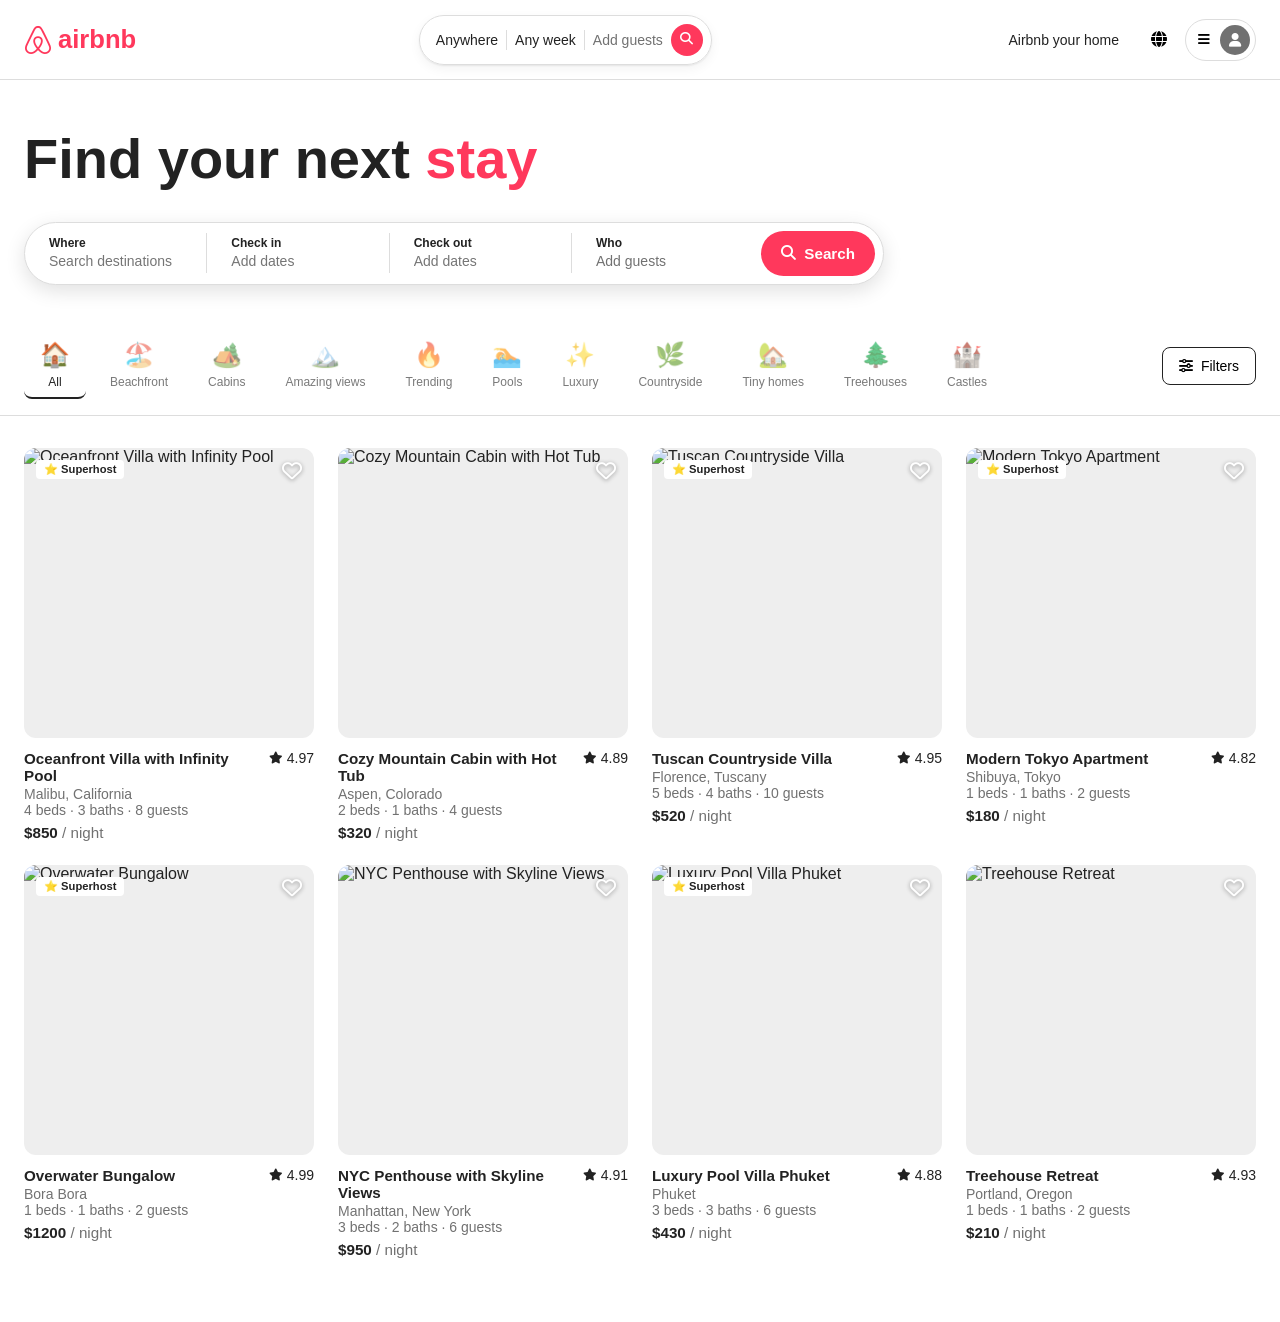
==== index.html @ 44106569 "feat: homepage — navbar, hero search, category filter, listings grid" ====
<!DOCTYPE html>
<html lang="en">
<head>
  <meta charset="UTF-8" />
  <meta name="viewport" content="width=device-width, initial-scale=1.0"/>
  <title>Airbnb — Homes, Cabins, Beaches & More</title>
  <link rel="stylesheet" href="css/reset.css"/>
  <link rel="stylesheet" href="css/style.css"/>
  <link rel="stylesheet" href="https://cdnjs.cloudflare.com/ajax/libs/font-awesome/6.5.0/css/all.min.css"/>
</head>
<body>
  <nav class="navbar" id="navbar">
    <div class="nav-inner">
      <div class="nav-logo">
        <i class="fa-brands fa-airbnb"></i>
        <span>airbnb</span>
      </div>
      <div class="nav-search" id="navSearch">
        <span class="ns-item">Anywhere</span>
        <span class="ns-divider"></span>
        <span class="ns-item">Any week</span>
        <span class="ns-divider"></span>
        <span class="ns-item ns-guests">Add guests</span>
        <button class="ns-btn"><i class="fa-solid fa-magnifying-glass"></i></button>
      </div>
      <div class="nav-actions">
        <a href="#" class="nav-host">Airbnb your home</a>
        <button class="nav-globe"><i class="fa-solid fa-globe"></i></button>
        <button class="nav-user-menu">
          <i class="fa-solid fa-bars"></i>
          <div class="nav-avatar"><i class="fa-solid fa-user"></i></div>
        </button>
      </div>
    </div>
  </nav>

  <section class="hero" id="hero">
    <div class="hero-inner">
      <h1>Find your next <span>stay</span></h1>
      <div class="search-bar" id="searchBar">
        <div class="sb-field" id="sbLocation">
          <label>Where</label>
          <input type="text" placeholder="Search destinations" id="locationInput"/>
        </div>
        <div class="sb-divider"></div>
        <div class="sb-field" id="sbCheckIn">
          <label>Check in</label>
          <input type="text" placeholder="Add dates" readonly/>
        </div>
        <div class="sb-divider"></div>
        <div class="sb-field" id="sbCheckOut">
          <label>Check out</label>
          <input type="text" placeholder="Add dates" readonly/>
        </div>
        <div class="sb-divider"></div>
        <div class="sb-field sb-guests" id="sbGuests">
          <label>Who</label>
          <span class="guests-text">Add guests</span>
        </div>
        <button class="sb-search-btn">
          <i class="fa-solid fa-magnifying-glass"></i>
          <span>Search</span>
        </button>
      </div>
    </div>
  </section>

  <div class="category-bar" id="categoryBar">
    <div class="category-scroll">
      <div class="category-item active" data-cat="all">
        <div class="cat-icon">🏠</div>
        <span>All</span>
      </div>
      <div class="category-item" data-cat="beachfront">
        <div class="cat-icon">🏖️</div>
        <span>Beachfront</span>
      </div>
      <div class="category-item" data-cat="cabins">
        <div class="cat-icon">🏕️</div>
        <span>Cabins</span>
      </div>
      <div class="category-item" data-cat="amazing-views">
        <div class="cat-icon">🏔️</div>
        <span>Amazing views</span>
      </div>
      <div class="category-item" data-cat="trending">
        <div class="cat-icon">🔥</div>
        <span>Trending</span>
      </div>
      <div class="category-item" data-cat="pools">
        <div class="cat-icon">🏊</div>
        <span>Pools</span>
      </div>
      <div class="category-item" data-cat="luxury">
        <div class="cat-icon">✨</div>
        <span>Luxury</span>
      </div>
      <div class="category-item" data-cat="countryside">
        <div class="cat-icon">🌿</div>
        <span>Countryside</span>
      </div>
      <div class="category-item" data-cat="tiny-homes">
        <div class="cat-icon">🏡</div>
        <span>Tiny homes</span>
      </div>
      <div class="category-item" data-cat="treehouses">
        <div class="cat-icon">🌲</div>
        <span>Treehouses</span>
      </div>
      <div class="category-item" data-cat="castles">
        <div class="cat-icon">🏰</div>
        <span>Castles</span>
      </div>
    </div>
    <button class="cat-filter-btn">
      <i class="fa-solid fa-sliders"></i> Filters
    </button>
  </div>

  <main class="main-content">
    <div class="listings-grid" id="listingsGrid">
    </div>
  </main>

  <script src="script.js"></script>
</body>
</html>
---- css/style.css ----
:root {
  --primary: #FF385C;
  --primary-dark: #E00B41;
  --dark: #222222;
  --gray: #717171;
  --light-gray: #DDDDDD;
  --bg: #FFFFFF;
  --shadow-sm: 0 1px 2px rgba(0,0,0,0.08), 0 4px 12px rgba(0,0,0,0.05);
  --shadow-md: 0 6px 20px rgba(0,0,0,0.12);
  --radius: 12px;
  --nav-height: 80px;
}
.navbar {
  position: sticky; top: 0; z-index: 100;
  background: #fff;
  border-bottom: 1px solid var(--light-gray);
  height: var(--nav-height);
  transition: box-shadow 0.3s;
}
.navbar.scrolled { box-shadow: var(--shadow-sm); }
.nav-inner {
  max-width: 1400px; margin: 0 auto;
  height: 100%;
  display: flex; align-items: center; justify-content: space-between;
  padding: 0 24px; gap: 16px;
}
.nav-logo {
  display: flex; align-items: center; gap: 6px;
  color: var(--primary); font-size: 1.6rem; font-weight: 700;
  flex-shrink: 0;
}
.nav-logo i { font-size: 2rem; }

.nav-search {
  display: flex; align-items: center;
  border: 1px solid var(--light-gray);
  border-radius: 40px; padding: 8px 8px 8px 16px;
  gap: 8px; cursor: pointer;
  box-shadow: var(--shadow-sm);
  transition: box-shadow 0.2s;
  opacity: 0; pointer-events: none; transform: scale(0.95);
  transition: opacity 0.3s, transform 0.3s;
}
.nav-search.visible { opacity: 1; pointer-events: all; transform: scale(1); }
.nav-search:hover { box-shadow: var(--shadow-md); }
.ns-item { font-size: 0.875rem; font-weight: 500; white-space: nowrap; }
.ns-guests { color: var(--gray); }
.ns-divider { width: 1px; height: 20px; background: var(--light-gray); }
.ns-btn {
  background: var(--primary); color: #fff;
  border-radius: 50%; width: 32px; height: 32px;
  display: flex; align-items: center; justify-content: center;
  font-size: 0.8rem;
}
.nav-actions { display: flex; align-items: center; gap: 8px; flex-shrink: 0; }
.nav-host {
  font-size: 0.875rem; font-weight: 500;
  padding: 10px 14px; border-radius: 22px;
  transition: background 0.2s;
}
.nav-host:hover { background: #f5f5f5; }
.nav-globe {
  padding: 10px; border-radius: 50%;
  font-size: 1rem; transition: background 0.2s;
}
.nav-globe:hover { background: #f5f5f5; }
.nav-user-menu {
  display: flex; align-items: center; gap: 10px;
  border: 1px solid var(--light-gray);
  border-radius: 22px; padding: 5px 5px 5px 12px;
  transition: box-shadow 0.2s;
}
.nav-user-menu:hover { box-shadow: var(--shadow-md); }
.nav-avatar {
  background: var(--gray); color: #fff;
  border-radius: 50%; width: 30px; height: 30px;
  display: flex; align-items: center; justify-content: center;
  font-size: 0.875rem;
}

.hero {
  padding: 48px 24px 32px;
  max-width: 1400px; margin: 0 auto;
  transition: opacity 0.3s, max-height 0.4s;
}
.hero h1 {
  font-size: clamp(2rem, 5vw, 3.5rem);
  font-weight: 800; margin-bottom: 32px; line-height: 1.1;
}
.hero h1 span { color: var(--primary); }

/* Search Bar */
.search-bar {
  display: flex; align-items: center;
  border: 1px solid var(--light-gray);
  border-radius: 60px;
  box-shadow: var(--shadow-md);
  background: #fff;
  overflow: hidden;
  max-width: 860px;
}
.sb-field {
  padding: 12px 24px; flex: 1; cursor: pointer;
  border-radius: 60px; transition: background 0.2s;
}
.sb-field:hover { background: #f5f5f5; }
.sb-field label {
  display: block; font-size: 0.75rem; font-weight: 700;
  margin-bottom: 2px; white-space: nowrap;
}
.sb-field input, .sb-field .guests-text {
  width: 100%; border: none; outline: none; background: transparent;
  font-size: 0.875rem; color: var(--gray);
}
.sb-divider { width: 1px; height: 40px; background: var(--light-gray); flex-shrink: 0; }
.sb-guests { min-width: 140px; }
.sb-search-btn {
  margin: 8px; background: var(--primary); color: #fff;
  border-radius: 40px; padding: 14px 20px;
  display: flex; align-items: center; gap: 8px;
  font-size: 0.95rem; font-weight: 600;
  transition: background 0.2s, transform 0.1s;
  flex-shrink: 0;
}
.sb-search-btn:hover { background: var(--primary-dark); transform: scale(1.02); }

.category-bar {
  position: sticky; top: var(--nav-height); z-index: 90;
  background: #fff;
  border-bottom: 1px solid var(--light-gray);
  display: flex; align-items: center;
  padding: 0 24px;
  gap: 16px;
}
.category-scroll {
  display: flex; gap: 8px;
  overflow-x: auto; padding: 16px 0;
  scrollbar-width: none; flex: 1;
}
.category-scroll::-webkit-scrollbar { display: none; }
.category-item {
  display: flex; flex-direction: column; align-items: center; gap: 6px;
  padding: 8px 16px; border-radius: 8px; cursor: pointer;
  white-space: nowrap; flex-shrink: 0;
  opacity: 0.6; transition: opacity 0.2s;
  border-bottom: 2px solid transparent;
}
.category-item:hover { opacity: 1; }
.category-item.active {
  opacity: 1; border-bottom-color: var(--dark);
}
.cat-icon { font-size: 1.5rem; }
.category-item span { font-size: 0.75rem; font-weight: 500; }
.cat-filter-btn {
  display: flex; align-items: center; gap: 8px;
  border: 1px solid var(--dark); border-radius: 8px;
  padding: 10px 16px; font-size: 0.875rem; font-weight: 500;
  white-space: nowrap; flex-shrink: 0;
  transition: background 0.2s;
}
.cat-filter-btn:hover { background: #f5f5f5; }

.main-content { max-width: 1400px; margin: 0 auto; padding: 32px 24px 64px; }
.listings-grid {
  display: grid;
  grid-template-columns: repeat(auto-fill, minmax(280px, 1fr));
  gap: 24px;
}

.listing-card { cursor: pointer; }
.listing-card:hover .card-img img { transform: scale(1.04); }
.card-img {
  position: relative; border-radius: var(--radius);
  overflow: hidden; aspect-ratio: 1 / 1;
  background: #eee;
}
.card-img img { width: 100%; height: 100%; object-fit: cover; transition: transform 0.4s ease; }
.card-wishlist {
  position: absolute; top: 12px; right: 12px;
  background: none; color: #fff;
  font-size: 1.25rem;
  text-shadow: 0 1px 4px rgba(0,0,0,0.4);
  transition: transform 0.2s;
  z-index: 2;
}
.card-wishlist:hover { transform: scale(1.15); }
.card-wishlist.active { color: var(--primary); text-shadow: none; }
.superhost-badge {
  position: absolute; top: 12px; left: 12px;
  background: #fff; border-radius: 4px;
  font-size: 0.7rem; font-weight: 700;
  padding: 3px 8px;
}
.card-info { padding: 12px 0 0; }
.card-top { display: flex; justify-content: space-between; align-items: flex-start; }
.card-title { font-weight: 600; font-size: 0.95rem; flex: 1; margin-right: 8px; }
.card-rating { display: flex; align-items: center; gap: 4px; font-size: 0.875rem; font-weight: 500; }
.card-rating i { color: var(--dark); font-size: 0.75rem; }
.card-location { color: var(--gray); font-size: 0.875rem; margin-top: 2px; }
.card-dates { color: var(--gray); font-size: 0.875rem; }
.card-price { margin-top: 6px; font-size: 0.95rem; }
.card-price strong { font-weight: 700; }
.card-price span { color: var(--gray); }

.skeleton { animation: pulse 1.5s ease-in-out infinite; }
.skeleton-img { width: 100%; aspect-ratio: 1/1; border-radius: var(--radius); background: #e0e0e0; }
.skeleton-line { height: 14px; border-radius: 6px; background: #e0e0e0; margin-top: 10px; }
@keyframes pulse { 0%,100%{opacity:1} 50%{opacity:0.5} }

@media (max-width: 768px) {
  .search-bar { flex-direction: column; border-radius: 16px; }
  .sb-divider { width: 90%; height: 1px; }
  .nav-host, .nav-globe { display: none; }
  .hero h1 { font-size: 1.8rem; }
}
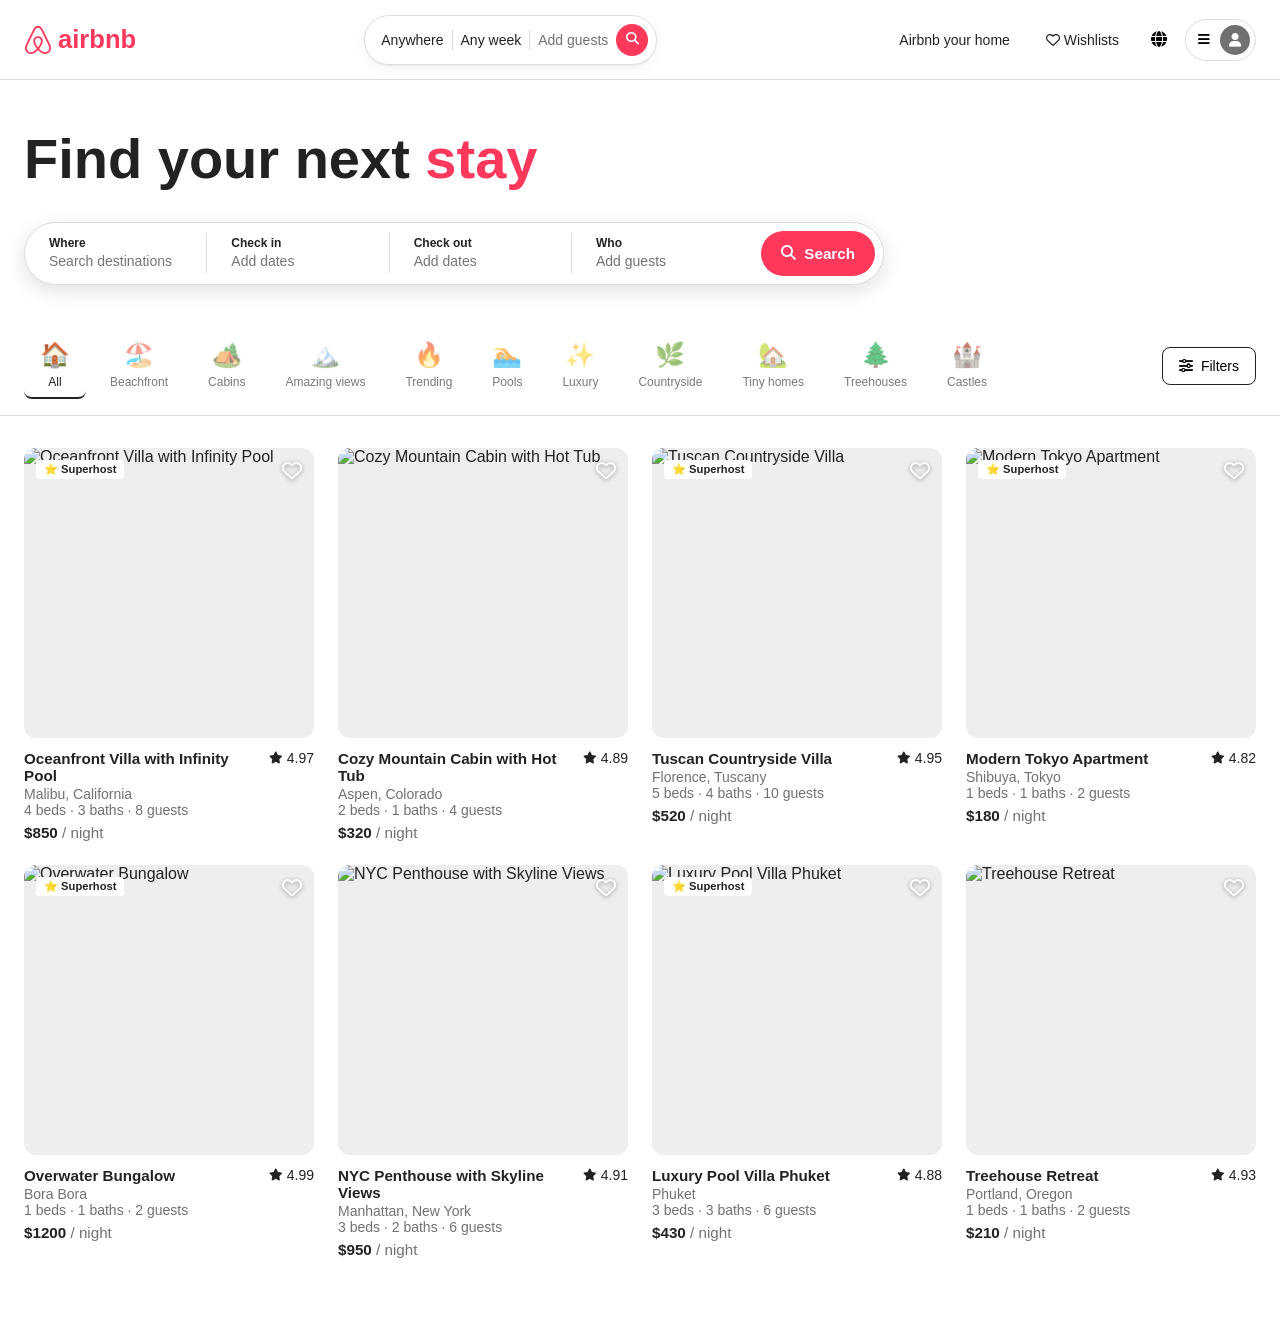
==== commit 9b935999: "feat: wishlist page — saved listings grid, empty state, persist to localStorage" ====
--- a/index.html
+++ b/index.html
@@ -23,10 +23,13 @@
         <span class="ns-item ns-guests">Add guests</span>
         <button class="ns-btn"><i class="fa-solid fa-magnifying-glass"></i></button>
       </div>
-      <div class="nav-actions">
-        <a href="#" class="nav-host">Airbnb your home</a>
-        <button class="nav-globe"><i class="fa-solid fa-globe"></i></button>
-        <button class="nav-user-menu">
+     <div class="nav-actions">
+  <a href="#" class="nav-host">Airbnb your home</a>
+  <a href="wishlist.html" class="nav-host">
+    <i class="fa-regular fa-heart"></i> Wishlists
+  </a>
+  <button class="nav-globe"><i class="fa-solid fa-globe"></i></button>
+  <button class="nav-user-menu">
           <i class="fa-solid fa-bars"></i>
           <div class="nav-avatar"><i class="fa-solid fa-user"></i></div>
         </button>
